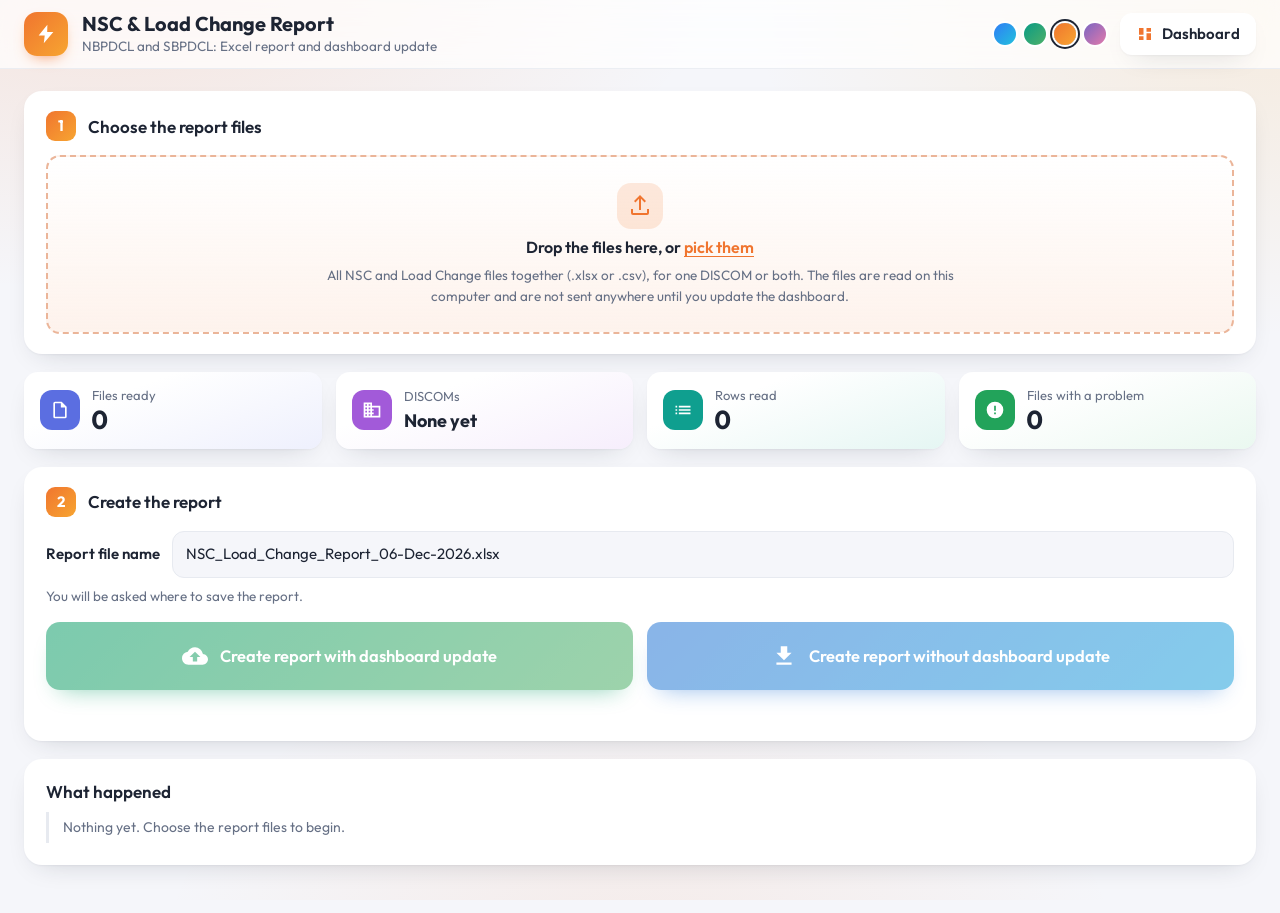
==== index.html @ 0c39668e "Add files via upload" ====
<!DOCTYPE html>
<html lang="en">
<head>
<meta charset="utf-8">
<meta name="viewport" content="width=device-width, initial-scale=1">
<title>NSC & Load Change Report</title>
<meta name="description" content="Make the NSC and Load Change Excel report for NBPDCL and SBPDCL and update the dashboard, in the browser.">
<link rel="icon" href="data:image/svg+xml,%3Csvg xmlns='http://www.w3.org/2000/svg' viewBox='0 0 24 24'%3E%3Crect width='24' height='24' rx='6' fill='%23f0752f'/%3E%3Cpath d='M13.5 3 5 13.6h6l-1 7.4 9-11.1h-6z' fill='%23fff'/%3E%3C/svg%3E">
<link rel="preconnect" href="https://fonts.googleapis.com">
<link rel="preconnect" href="https://fonts.gstatic.com" crossorigin>
<link href="https://fonts.googleapis.com/css2?family=Outfit:wght@400;500;600;700&display=swap" rel="stylesheet">
<link rel="stylesheet" href="css/style.css">
</head>
<body>
<header class="top">
  <div class="top-in">
    <div class="badge" aria-hidden="true"><svg viewBox="0 0 24 24"><path d="M13.5 2 4 13.6h6.6L9.6 22 20 9.9h-6.7L13.5 2z"/></svg></div>
    <div class="title">
      <h1>NSC &amp; Load Change Report</h1>
      <div class="sub" id="asOn">NBPDCL and SBPDCL: Excel report and dashboard update</div>
    </div>
    <div class="dots" role="group" aria-label="Colours">
      <button class="dot" data-theme="sky" title="Sky" aria-label="Sky colours"></button>
      <button class="dot" data-theme="mint" title="Mint" aria-label="Mint colours"></button>
      <button class="dot" data-theme="sunrise" title="Sunrise" aria-label="Sunrise colours"></button>
      <button class="dot" data-theme="lavender" title="Lavender" aria-label="Lavender colours"></button>
    </div>
    <a class="btn ghost dash-link" id="openDash" href="#" target="_blank" rel="noopener">
      <svg viewBox="0 0 24 24" aria-hidden="true"><path d="M4 13h6V4H4v9zm0 7h6v-5H4v5zm10 0h6v-9h-6v9zm0-16v5h6V4h-6z"/></svg>
      <span>Dashboard</span>
    </a>
  </div>
</header>

<main class="wrap">
  <section class="card step" aria-labelledby="s1">
    <div class="step-head">
      <span class="num">1</span>
      <h2 id="s1">Choose the report files</h2>
      <button class="link" id="clearBtn" hidden>Clear list</button>
    </div>
    <label class="drop" id="drop" for="fileInput">
      <input type="file" id="fileInput" accept=".xlsx,.xlsm,.csv" multiple>
      <span class="drop-icon" aria-hidden="true"><svg viewBox="0 0 24 24"><path d="M19 15v4H5v-4H3v4a2 2 0 0 0 2 2h14a2 2 0 0 0 2-2v-4h-2zM11 4.8V16h2V4.8l3.6 3.6L18 7l-6-6-6 6 1.4 1.4L11 4.8z"/></svg></span>
      <span class="drop-main">Drop the files here, or <u>pick them</u></span>
      <span class="drop-sub">All NSC and Load Change files together (.xlsx or .csv), for one DISCOM or both. The files are read on this computer and are not sent anywhere until you update the dashboard.</span>
    </label>
    <div class="table-box" id="fileBox" hidden>
      <table class="files">
        <thead><tr><th>File</th><th>DISCOM</th><th>Report</th><th class="r">Rows</th><th class="r">Registered</th><th class="r">Pending</th><th>Status</th><th aria-label="Remove"></th></tr></thead>
        <tbody id="fileRows"></tbody>
      </table>
    </div>
  </section>

  <section class="tiles" aria-label="Summary">
    <div class="tile t-a"><span class="ico"><svg viewBox="0 0 24 24"><path d="M14 2H6a2 2 0 0 0-2 2v16a2 2 0 0 0 2 2h12a2 2 0 0 0 2-2V8l-6-6zm4 18H6V4h7v5h5v11z"/></svg></span><div><div class="lab">Files ready</div><div class="val" id="tFiles">0</div></div></div>
    <div class="tile t-b"><span class="ico"><svg viewBox="0 0 24 24"><path d="M12 7V3H2v18h20V7H12zM6 19H4v-2h2v2zm0-4H4v-2h2v2zm0-4H4V9h2v2zm0-4H4V5h2v2zm4 12H8v-2h2v2zm0-4H8v-2h2v2zm0-4H8V9h2v2zm0-4H8V5h2v2zm10 12h-8v-2h2v-2h-2v-2h2v-2h-2V9h8v10z"/></svg></span><div><div class="lab">DISCOMs</div><div class="val sm" id="tDiscoms">None yet</div></div></div>
    <div class="tile t-c"><span class="ico"><svg viewBox="0 0 24 24"><path d="M3 13h2v-2H3v2zm0 4h2v-2H3v2zm0-8h2V7H3v2zm4 4h14v-2H7v2zm0 4h14v-2H7v2zM7 7v2h14V7H7z"/></svg></span><div><div class="lab">Rows read</div><div class="val" id="tRows">0</div></div></div>
    <div class="tile t-d"><span class="ico"><svg viewBox="0 0 24 24"><path d="M12 2a10 10 0 1 0 0 20 10 10 0 0 0 0-20zm1 15h-2v-2h2v2zm0-4h-2V7h2v6z"/></svg></span><div><div class="lab">Files with a problem</div><div class="val" id="tBad">0</div></div></div>
  </section>

  <section class="card step" aria-labelledby="s2">
    <div class="step-head"><span class="num">2</span><h2 id="s2">Create the report</h2></div>
    <div class="name-row">
      <label for="outName">Report file name</label>
      <input id="outName" type="text" spellcheck="false" autocomplete="off">
    </div>
    <p class="hint" id="saveHint"></p>
    <div class="actions">
      <button class="big go" id="withBtn">
        <svg viewBox="0 0 24 24" aria-hidden="true"><path d="M19.35 10.04A7.49 7.49 0 0 0 12 4C9.11 4 6.6 5.64 5.35 8.04A5.99 5.99 0 0 0 0 14c0 3.31 2.69 6 6 6h13c2.76 0 5-2.24 5-5 0-2.64-2.05-4.78-4.65-4.96zM14 13v4h-4v-4H7l5-5 5 5h-3z"/></svg>
        <span>Create report with dashboard update</span>
      </button>
      <button class="big plain" id="withoutBtn">
        <svg viewBox="0 0 24 24" aria-hidden="true"><path d="M19 9h-4V3H9v6H5l7 7 7-7zM5 18v2h14v-2H5z"/></svg>
        <span>Create report without dashboard update</span>
      </button>
    </div>
    <div class="progress" id="progress" hidden><span></span></div>
    <div class="status" id="status" role="status" aria-live="polite"></div>
  </section>

  <section class="card done" id="doneCard" hidden>
    <span class="done-ico" aria-hidden="true"><svg viewBox="0 0 24 24"><path d="M9 16.2 4.8 12l-1.4 1.4L9 19 21 7l-1.4-1.4L9 16.2z"/></svg></span>
    <div class="done-text"><h2 id="doneTitle">Done</h2><p id="doneSub"></p></div>
    <a class="btn grad" id="doneDash" href="#" target="_blank" rel="noopener" hidden>Open the dashboard</a>
    <button class="btn grad" id="tabSend" hidden>Send the update through a new tab</button>
  </section>

  <section class="card log-card" aria-labelledby="logTitle">
    <h2 id="logTitle">What happened</h2>
    <ol class="log" id="log"><li class="soft">Nothing yet. Choose the report files to begin.</li></ol>
  </section>
</main>

<div class="scrim" id="pwScrim" hidden>
  <form class="modal card" id="pwForm" role="dialog" aria-modal="true" aria-labelledby="pwTitle" autocomplete="off">
    <div class="badge" aria-hidden="true"><svg viewBox="0 0 24 24"><path d="M18 8h-1V6A5 5 0 0 0 7 6v2H6a2 2 0 0 0-2 2v10a2 2 0 0 0 2 2h12a2 2 0 0 0 2-2V10a2 2 0 0 0-2-2zm-6 9a2 2 0 1 1 0-4 2 2 0 0 1 0 4zm3.1-9H8.9V6a3.1 3.1 0 0 1 6.2 0v2z"/></svg></div>
    <h2 id="pwTitle">Type the upload password</h2>
    <p id="pwSub">It is used for this update only and is not kept anywhere.</p>
    <input id="pwInput" type="password" required autocomplete="new-password" aria-label="Upload password">
    <div class="modal-actions">
      <button type="button" class="link" id="pwCancel">Cancel</button>
      <button type="submit" class="btn grad">Update the dashboard</button>
    </div>
  </form>
</div>

<div class="scrim" id="mapScrim" hidden>
  <form class="modal card wide" id="mapForm" role="dialog" aria-modal="true" aria-labelledby="mapTitle">
    <div class="badge" aria-hidden="true"><svg viewBox="0 0 24 24"><path d="M10 18h4v-2h-4v2zM3 6v2h18V6H3zm3 7h12v-2H6v2z"/></svg></div>
    <h2 id="mapTitle">Match the headings</h2>
    <p id="mapSub"></p>
    <div class="map-kind" id="mapKindRow" hidden>
      <label for="mapKind">This file is</label>
      <select id="mapKind"><option value="">Choose</option><option value="nsc">an NSC pending report</option><option value="lc">a Load Change report</option></select>
    </div>
    <div class="map-list" id="mapList"></div>
    <p class="map-warn">Check the sample figure beside each choice. The figures are checked again after matching, but a wrong match between two stages cannot always be caught.</p>
    <div class="map-err" id="mapErr" hidden></div>
    <div class="modal-actions">
      <button type="button" class="link" id="mapCancel">Cancel</button>
      <button type="submit" class="btn grad">Use these headings</button>
    </div>
  </form>
</div>

<script src="js/vendor/xlsx.full.min.js"></script>
<script src="js/vendor/exceljs.min.js"></script>
<script src="js/engine.js"></script>
<script src="js/app.js"></script>
</body>
</html>
---- css/style.css ----
:root {
  --t1: #f0752f; --t2: #f7a531;
  --t1a: rgba(240,117,47,.16); --t2a: rgba(247,165,49,.14); --t1s: rgba(240,117,47,.09);
  --ink: #1d2433; --muted: #667085; --faint: #98a2b3; --line: #e7eaf0; --track: #eef0f5;
  --bg: #f5f6fa;
  --shadow: 0 1px 2px rgba(29,36,51,.04), 0 10px 28px -14px rgba(29,36,51,.22);
  --nb: #eb6834; --sb: #2a78d6;
  --ok: #1a8a4c; --okm: #22a35a; --okt: #eaf8f0;
  --warn: #9a6400; --warnm: #e3a21a; --warnt: #fff7e4;
  --bad: #b8352b; --badm: #df4b3f; --badt: #fff0ee;
}
* { box-sizing: border-box; }
html { -webkit-text-size-adjust: 100%; }
body {
  margin: 0; min-height: 100vh; color: var(--ink);
  font: 400 15px/1.5 "Outfit", "Segoe UI", system-ui, sans-serif;
  background:
    radial-gradient(900px 520px at 8% -8%, var(--t1a), transparent 70%),
    radial-gradient(760px 480px at 100% 0%, var(--t2a), transparent 70%),
    radial-gradient(700px 520px at 50% 110%, var(--t1s), transparent 70%),
    var(--bg);
  background-attachment: fixed;
}
svg { fill: currentColor; }
button, input { font: inherit; color: inherit; }
:focus-visible { outline: 3px solid var(--t1); outline-offset: 2px; border-radius: 8px; }

/* header */
.top { position: sticky; top: 0; z-index: 20; background: rgba(255,255,255,.72);
  backdrop-filter: blur(16px) saturate(1.4); -webkit-backdrop-filter: blur(16px) saturate(1.4);
  border-bottom: 1px solid rgba(231,234,240,.8); }
.top-in { max-width: 1360px; margin: 0 auto; padding: 12px 24px; display: flex; align-items: center; gap: 14px; flex-wrap: wrap; }
.badge { width: 44px; height: 44px; flex: none; border-radius: 13px; display: grid; place-items: center;
  background: linear-gradient(135deg, var(--t1), var(--t2)); box-shadow: 0 6px 16px -8px var(--t1); }
.badge svg { width: 22px; height: 22px; fill: #fff; }
.title { flex: 1 1 220px; min-width: 0; }
.title h1 { margin: 0; font-size: 20px; font-weight: 700; line-height: 1.2; }
.title .sub { color: var(--muted); font-size: 13.5px; }
.dots { display: flex; gap: 8px; }
.dot { width: 22px; height: 22px; border-radius: 50%; border: 0; cursor: pointer; padding: 0;
  box-shadow: 0 0 0 2px #fff; transition: transform .15s; }
.dot:hover { transform: scale(1.1); }
.dot[aria-pressed="true"] { box-shadow: 0 0 0 2px #fff, 0 0 0 4px var(--ink); }
.dot[data-theme=sky] { background: linear-gradient(135deg, #2f7df6, #22c1dc); }
.dot[data-theme=mint] { background: linear-gradient(135deg, #0a9b85, #4eb068); }
.dot[data-theme=sunrise] { background: linear-gradient(135deg, #f0752f, #f7a531); }
.dot[data-theme=lavender] { background: linear-gradient(135deg, #7a65c2, #e27aab); }

.btn { display: inline-flex; align-items: center; justify-content: center; gap: 8px; border: 0; border-radius: 12px;
  padding: 10px 16px; font-weight: 600; text-decoration: none; cursor: pointer; white-space: nowrap; }
.btn svg { width: 18px; height: 18px; }
.btn.grad { color: #fff; background: linear-gradient(135deg, var(--t1), var(--t2)); box-shadow: 0 8px 18px -10px var(--t1); }
.btn.ghost { color: var(--ink); background: #fff; box-shadow: var(--shadow); }
.btn.ghost svg { color: var(--t1); }
.link { border: 0; background: none; color: var(--muted); text-decoration: underline; cursor: pointer; padding: 4px; font-size: 14px; }
.link:hover { color: var(--ink); }

/* layout */
.wrap { max-width: 1360px; margin: 0 auto; padding: 22px 24px 48px; display: grid; gap: 18px; }
.card { background: #fff; border-radius: 18px; box-shadow: var(--shadow); padding: 20px 22px; min-width: 0; }
h2 { margin: 0; font-size: 17px; font-weight: 600; }
.step-head { display: flex; align-items: center; gap: 12px; margin-bottom: 14px; }
.step-head h2 { flex: 1; }
.num { width: 30px; height: 30px; flex: none; border-radius: 9px; display: grid; place-items: center; font-weight: 700; font-size: 15px;
  color: #fff; background: linear-gradient(135deg, var(--t1), var(--t2)); }

/* drop zone */
.drop { display: grid; justify-items: center; text-align: center; gap: 6px; padding: 26px 18px; border-radius: 14px; cursor: pointer;
  border: 2px dashed color-mix(in srgb, var(--t1) 45%, var(--line)); background: linear-gradient(180deg, #fff, var(--t1s));
  transition: background .15s, border-color .15s; }
.drop:hover, .drop.over { border-color: var(--t1); background: linear-gradient(180deg, #fff, var(--t1a)); }
.drop input { position: absolute; width: 1px; height: 1px; opacity: 0; pointer-events: none; }
.drop:focus-within { outline: 3px solid var(--t1); outline-offset: 2px; }
.drop-icon { width: 46px; height: 46px; border-radius: 14px; display: grid; place-items: center; background: var(--t1a); color: var(--t1); }
.drop-icon svg { width: 24px; height: 24px; }
.drop-main { font-weight: 600; font-size: 16px; }
.drop-main u { color: var(--t1); text-underline-offset: 3px; }
.drop-sub { color: var(--muted); font-size: 13.5px; max-width: 640px; }

/* file table */
.table-box { margin-top: 16px; overflow-x: auto; border: 1px solid var(--line); border-radius: 12px; }
.files { width: 100%; border-collapse: collapse; font-size: 14px; min-width: 760px; }
.files th { text-align: left; font-weight: 600; color: var(--muted); font-size: 12.5px; padding: 10px 12px; background: #fafbfd; border-bottom: 1px solid var(--line); }
.files td { padding: 10px 12px; border-bottom: 1px solid var(--line); vertical-align: top; }
.files tr:last-child td { border-bottom: 0; }
.files .r { text-align: right; font-variant-numeric: tabular-nums; }
.files .fname { max-width: 300px; overflow-wrap: anywhere; font-weight: 500; }
.chip { display: inline-block; padding: 2px 9px; border-radius: 99px; font-size: 12.5px; font-weight: 600; white-space: nowrap; }
.chip.nb { color: #fff; background: var(--nb); }
.chip.sb { color: #fff; background: var(--sb); }
.st { display: inline-flex; align-items: center; gap: 6px; font-weight: 600; font-size: 13px; padding: 2px 9px; border-radius: 99px; white-space: nowrap; }
.st::before { content: ""; width: 7px; height: 7px; border-radius: 50%; background: currentColor; }
.st.ok { color: var(--ok); background: var(--okt); }
.st.note { color: var(--warn); background: var(--warnt); }
.st.bad { color: var(--bad); background: var(--badt); }
.st.wait { color: var(--muted); background: var(--track); }
.why { color: var(--bad); font-size: 13px; margin-top: 4px; white-space: pre-line; max-width: 520px; }
.notes { color: var(--warn); font-size: 13px; margin: 4px 0 0; padding-left: 16px; max-width: 520px; }
.x { border: 0; background: none; color: var(--faint); cursor: pointer; padding: 2px 6px; border-radius: 8px; font-size: 18px; line-height: 1; }
.x:hover { color: var(--bad); background: var(--badt); }

/* tiles */
.tiles { display: grid; grid-template-columns: repeat(4, minmax(0, 1fr)); gap: 14px; }
.tile { display: flex; gap: 12px; align-items: center; padding: 14px 16px; border-radius: 14px; box-shadow: var(--shadow); min-width: 0; }
.tile .ico { width: 40px; height: 40px; flex: none; border-radius: 12px; display: grid; place-items: center; color: #fff; }
.tile .ico svg { width: 20px; height: 20px; }
.tile .lab { color: var(--muted); font-size: 13px; }
.tile .val { font-size: 26px; font-weight: 700; line-height: 1.15; font-variant-numeric: tabular-nums; overflow-wrap: anywhere; }
.tile .val.sm { font-size: 18px; line-height: 1.5; }
.t-a { background: linear-gradient(160deg, #fff 30%, #eef0fd); } .t-a .ico { background: #5b6ee1; }
.t-b { background: linear-gradient(160deg, #fff 30%, #f6eefc); } .t-b .ico { background: #a25ad9; }
.t-c { background: linear-gradient(160deg, #fff 30%, #e5f6f3); } .t-c .ico { background: #0f9f8f; }
.t-d { background: linear-gradient(160deg, #fff 30%, #fff0ee); } .t-d .ico { background: var(--badm); }
.t-d.clear { background: linear-gradient(160deg, #fff 30%, var(--okt)); } .t-d.clear .ico { background: var(--okm); }

/* step 2 */
.name-row { display: flex; align-items: center; gap: 12px; flex-wrap: wrap; }
.name-row label { font-weight: 600; }
.name-row input { flex: 1 1 320px; min-width: 0; padding: 11px 13px; border: 1px solid var(--line); border-radius: 12px; background: var(--bg); }
.name-row input:focus { outline: none; border-color: var(--t1); box-shadow: 0 0 0 3px var(--t1a); background: #fff; }
.hint { color: var(--muted); font-size: 13.5px; margin: 8px 0 16px; }
.actions { display: grid; grid-template-columns: repeat(2, minmax(0, 1fr)); gap: 14px; }
.big { display: flex; align-items: center; justify-content: center; gap: 12px; min-height: 68px; padding: 14px 18px; border: 0; border-radius: 14px;
  font-size: 16.5px; font-weight: 600; cursor: pointer; color: #fff; text-align: left; transition: transform .12s, box-shadow .12s, filter .12s; }
.big svg { width: 26px; height: 26px; flex: none; }
.big:hover:not([disabled]) { transform: translateY(-2px); filter: saturate(1.1); }
.big[disabled] { opacity: .55; cursor: not-allowed; }
.big.go { background: linear-gradient(135deg, #12a06c, #4eb068); box-shadow: 0 12px 24px -14px #12a06c; }
.big.plain { background: linear-gradient(135deg, #2a78d6, #22a3dc); box-shadow: 0 12px 24px -14px #2a78d6; }
.progress { height: 6px; border-radius: 99px; background: var(--track); overflow: hidden; margin-top: 16px; }
.progress span { display: block; height: 100%; width: 35%; border-radius: 99px; background: linear-gradient(90deg, var(--t1), var(--t2)); animation: slide 1.1s ease-in-out infinite; }
@keyframes slide { from { transform: translateX(-100%); } to { transform: translateX(300%); } }
.status { color: var(--muted); font-size: 14px; margin-top: 10px; min-height: 21px; }

/* result */
.done { display: flex; align-items: center; gap: 16px; flex-wrap: wrap; background: linear-gradient(160deg, #fff 40%, var(--okt)); border: 1px solid #cdeedb; }
.done.bad { background: linear-gradient(160deg, #fff 40%, var(--badt)); border-color: #f5d0cb; }
.done-ico { width: 44px; height: 44px; border-radius: 14px; display: grid; place-items: center; color: #fff; background: var(--okm); flex: none; }
.done.bad .done-ico { background: var(--badm); }
.done-ico svg { width: 24px; height: 24px; }
.done-text { flex: 1 1 260px; min-width: 0; }
.done-text p { margin: 2px 0 0; color: var(--muted); white-space: pre-line; overflow-wrap: anywhere; }

/* log */
.log-card h2 { margin-bottom: 8px; }
.log { list-style: none; margin: 0; padding: 0; font-size: 14px; max-height: 320px; overflow-y: auto; }
.log li { padding: 5px 0 5px 14px; border-left: 3px solid var(--line); margin-bottom: 2px; white-space: pre-line; overflow-wrap: anywhere; }
.log li.good { border-color: var(--okm); color: var(--ok); }
.log li.bad { border-color: var(--badm); color: var(--bad); }
.log li.soft { color: var(--muted); }

/* password */
.scrim { position: fixed; inset: 0; z-index: 50; display: grid; place-items: center; padding: 16px;
  background: rgba(29,36,51,.28); backdrop-filter: blur(6px); -webkit-backdrop-filter: blur(6px); }
.scrim[hidden] { display: none; }
.modal { width: 100%; max-width: 420px; padding: 24px; }
.modal h2 { margin-top: 14px; font-size: 19px; }
.modal p { color: var(--muted); margin: 4px 0 14px; font-size: 14px; }
.modal p.again { color: var(--bad); }
.modal input { width: 100%; padding: 12px 14px; border: 1px solid var(--line); border-radius: 12px; background: var(--bg); font-size: 16px; }
.modal input:focus { outline: none; border-color: var(--t1); box-shadow: 0 0 0 3px var(--t1a); background: #fff; }
.modal-actions { display: flex; justify-content: flex-end; align-items: center; gap: 10px; margin-top: 16px; }

.modal.wide { max-width: 620px; max-height: calc(100vh - 32px); overflow-y: auto; }
.map-kind, .map-row { display: grid; grid-template-columns: minmax(0, 0.9fr) minmax(0, 1.4fr); gap: 10px; align-items: center; }
.map-kind { margin-bottom: 12px; font-weight: 600; }
.map-list { display: grid; gap: 10px; }
.map-row label { font-weight: 600; font-size: 14px; }
.map-kind select, .map-row select { width: 100%; min-width: 0; padding: 10px 12px; border: 1px solid var(--line); border-radius: 12px; background: var(--bg); font: inherit; font-size: 14px; }
.map-kind select:focus, .map-row select:focus { outline: none; border-color: var(--t1); box-shadow: 0 0 0 3px var(--t1a); background: #fff; }
.map-warn { color: var(--warn) !important; background: var(--warnt); border-radius: 10px; padding: 8px 12px; font-size: 13px !important; margin: 14px 0 0 !important; }
.map-err { color: var(--bad); background: var(--badt); border-radius: 10px; padding: 8px 12px; font-size: 13.5px; margin-top: 10px; white-space: pre-line; }
.match-btn { margin-top: 8px; padding: 6px 12px; font-size: 13px; border-radius: 10px; }
@media (max-width: 640px) { .map-kind, .map-row { grid-template-columns: minmax(0, 1fr); gap: 4px; } }
[hidden] { display: none !important; }

@media (max-width: 900px) {
  .tiles { grid-template-columns: repeat(2, minmax(0, 1fr)); }
}
@media (max-width: 640px) {
  .top-in { padding: 10px 16px; gap: 10px; }
  .title h1 { font-size: 17px; }
  .title .sub { font-size: 12.5px; }
  .title { flex-basis: calc(100% - 120px); }
  .dash-link span { display: none; }
  .dash-link { padding: 10px; }
  .dots { order: 5; width: 100%; justify-content: flex-end; }
  .wrap { padding: 16px 16px 40px; gap: 14px; }
  .card { padding: 16px; }
  .actions { grid-template-columns: minmax(0, 1fr); }
  .tile .val { font-size: 22px; }
  .tile { padding: 12px; gap: 10px; }
  .tile .ico { width: 34px; height: 34px; }
}
@media (max-width: 640px) {
  .table-box { overflow: visible; }
  .files { min-width: 0; }
  .files thead { display: none; }
  .files tr { display: grid; grid-template-columns: repeat(3, minmax(0, 1fr)); gap: 8px 10px; padding: 12px 14px; border-bottom: 1px solid var(--line); position: relative; }
  .files tr:last-child { border-bottom: 0; }
  .files td { padding: 0; border: 0; min-width: 0; }
  .files td.fname { grid-column: 1 / -1; padding-right: 30px; max-width: none; }
  .files td.c-r { grid-column: 2 / -1; align-self: center; font-weight: 500; }
  .files td.c-d { align-self: center; }
  .files td.n { text-align: left; font-weight: 600; }
  .files td.n::before { content: attr(data-label); display: block; color: var(--muted); font-size: 12px; font-weight: 400; }
  .files tr.norep td.n, .files tr.norep td.c-d, .files tr.norep td.c-r { display: none; }
  .files td.c-s { grid-column: 1 / -1; }
  .files td:last-child { position: absolute; top: 8px; right: 6px; }
}
@media (prefers-reduced-motion: reduce) {
  * { transition: none !important; animation: none !important; }
}
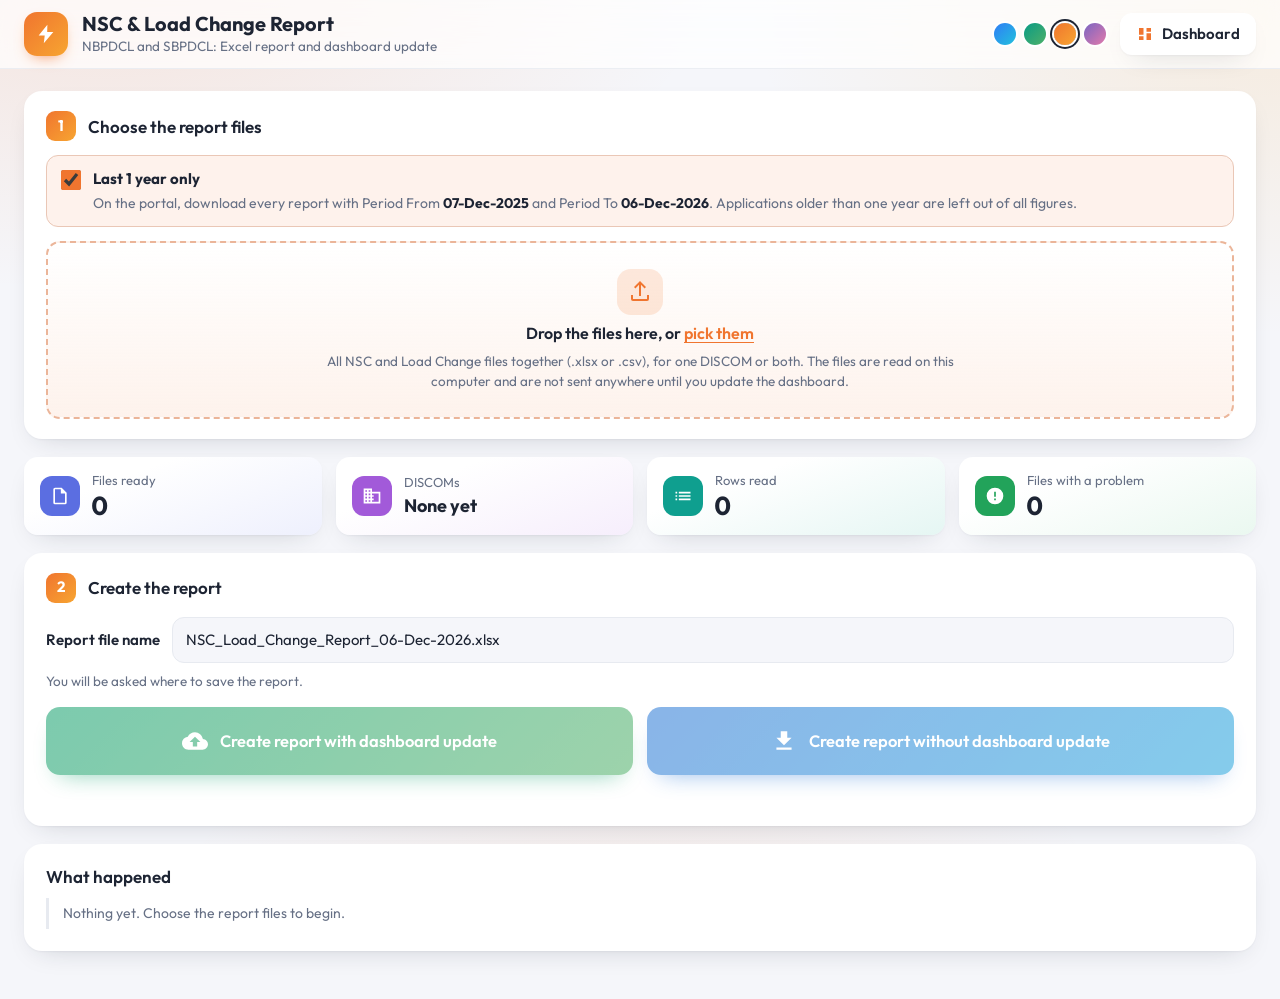
==== commit e1f3256f: "Last 1 year only: upload box ticked by default, period-aware dashboard The upload page shows the Per" ====
--- a/index.html
+++ b/index.html
@@ -25,7 +25,7 @@
       <button class="dot" data-theme="sunrise" title="Sunrise" aria-label="Sunrise colours"></button>
       <button class="dot" data-theme="lavender" title="Lavender" aria-label="Lavender colours"></button>
     </div>
-    <a class="btn ghost dash-link" id="openDash" href="#" target="_blank" rel="noopener">
+    <a class="btn ghost dash-link" id="openDash" href="dashboard.html">
       <svg viewBox="0 0 24 24" aria-hidden="true"><path d="M4 13h6V4H4v9zm0 7h6v-5H4v5zm10 0h6v-9h-6v9zm0-16v5h6V4h-6z"/></svg>
       <span>Dashboard</span>
     </a>
@@ -39,6 +39,10 @@
       <h2 id="s1">Choose the report files</h2>
       <button class="link" id="clearBtn" hidden>Clear list</button>
     </div>
+    <label class="yearbox">
+      <input type="checkbox" id="lastYear" checked>
+      <span class="yb-text"><b>Last 1 year only</b><span id="yearHint"></span></span>
+    </label>
     <label class="drop" id="drop" for="fileInput">
       <input type="file" id="fileInput" accept=".xlsx,.xlsm,.csv" multiple>
       <span class="drop-icon" aria-hidden="true"><svg viewBox="0 0 24 24"><path d="M19 15v4H5v-4H3v4a2 2 0 0 0 2 2h14a2 2 0 0 0 2-2v-4h-2zM11 4.8V16h2V4.8l3.6 3.6L18 7l-6-6-6 6 1.4 1.4L11 4.8z"/></svg></span>
--- a/css/style.css
+++ b/css/style.css
@@ -76,6 +76,15 @@
 .drop-main { font-weight: 600; font-size: 16px; }
 .drop-main u { color: var(--t1); text-underline-offset: 3px; }
 .drop-sub { color: var(--muted); font-size: 13.5px; max-width: 640px; }
+
+/* last 1 year */
+.yearbox { display: flex; gap: 12px; align-items: flex-start; padding: 12px 14px; margin-bottom: 14px; border-radius: 12px; cursor: pointer;
+  background: var(--t1s); border: 1px solid color-mix(in srgb, var(--t1) 30%, var(--line)); }
+.yearbox input { width: 20px; height: 20px; margin: 2px 0 0; accent-color: var(--t1); flex: none; cursor: pointer; }
+.yb-text { display: grid; gap: 2px; font-size: 14px; }
+.yb-text b { font-size: 15px; }
+.yb-text span { color: var(--muted); }
+.yb-text span strong { color: var(--ink); }
 
 /* file table */
 .table-box { margin-top: 16px; overflow-x: auto; border: 1px solid var(--line); border-radius: 12px; }
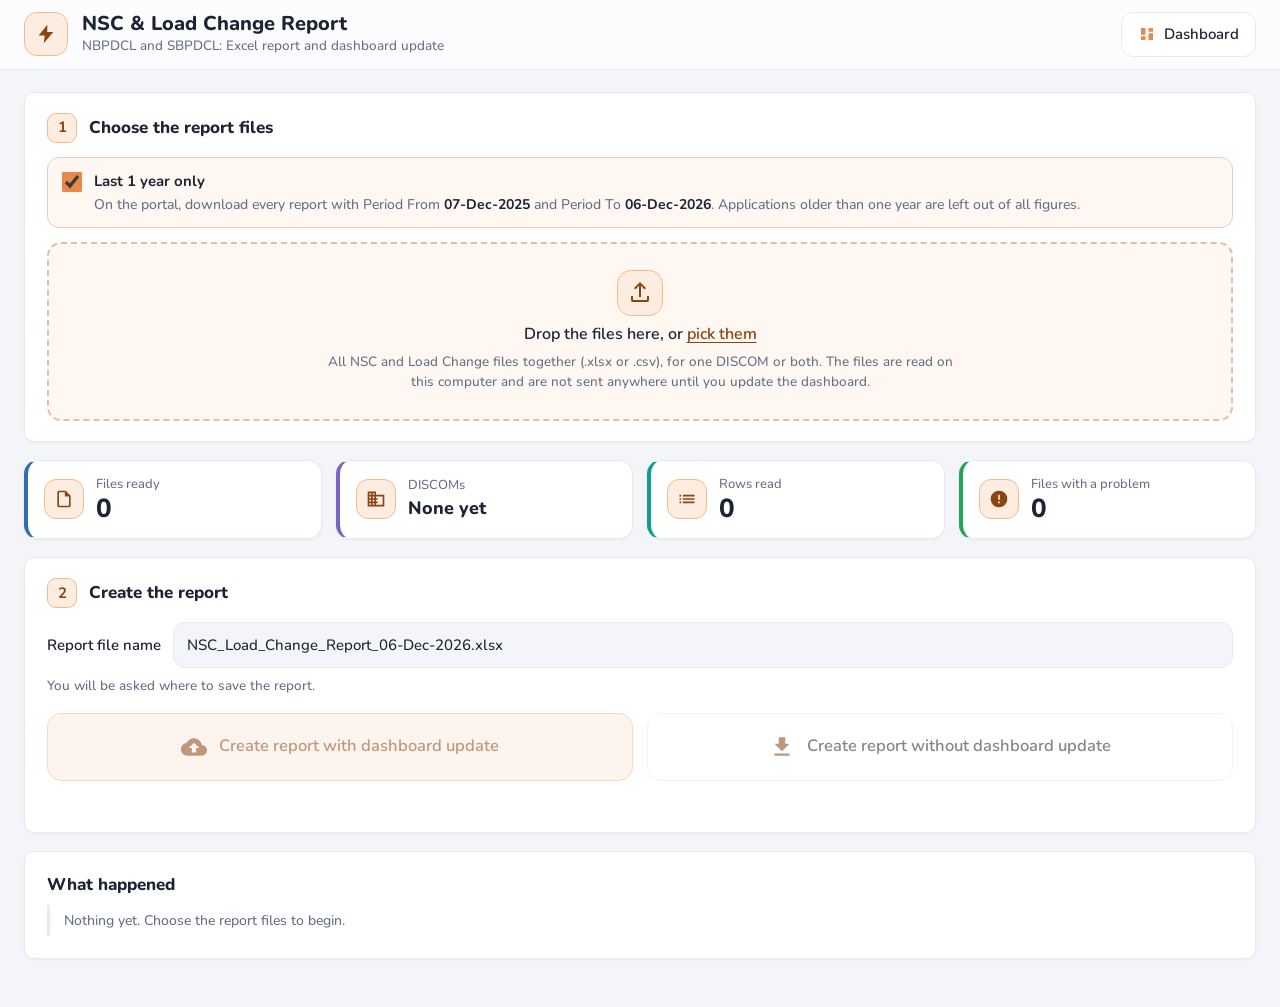
==== commit 6b601f52: "Restyle dashboard, PDFs and upload page to My Dashboard Style Nunito, colours follow the scope (Biha" ====
--- a/index.html
+++ b/index.html
@@ -5,10 +5,10 @@
 <meta name="viewport" content="width=device-width, initial-scale=1">
 <title>NSC & Load Change Report</title>
 <meta name="description" content="Make the NSC and Load Change Excel report for NBPDCL and SBPDCL and update the dashboard, in the browser.">
-<link rel="icon" href="data:image/svg+xml,%3Csvg xmlns='http://www.w3.org/2000/svg' viewBox='0 0 24 24'%3E%3Crect width='24' height='24' rx='6' fill='%23f0752f'/%3E%3Cpath d='M13.5 3 5 13.6h6l-1 7.4 9-11.1h-6z' fill='%23fff'/%3E%3C/svg%3E">
+<link rel="icon" href="data:image/svg+xml,%3Csvg xmlns='http://www.w3.org/2000/svg' viewBox='0 0 24 24'%3E%3Crect width='24' height='24' rx='6' fill='%23FDEDE0' stroke='%23F5B98C'/%3E%3Cpath d='M13.5 3 5 13.6h6l-1 7.4 9-11.1h-6z' fill='%238A4513'/%3E%3C/svg%3E">
 <link rel="preconnect" href="https://fonts.googleapis.com">
 <link rel="preconnect" href="https://fonts.gstatic.com" crossorigin>
-<link href="https://fonts.googleapis.com/css2?family=Outfit:wght@400;500;600;700&display=swap" rel="stylesheet">
+<link href="https://fonts.googleapis.com/css2?family=Nunito:wght@400;500;600;700;800&display=swap" rel="stylesheet">
 <link rel="stylesheet" href="css/style.css">
 </head>
 <body>
@@ -18,12 +18,6 @@
     <div class="title">
       <h1>NSC &amp; Load Change Report</h1>
       <div class="sub" id="asOn">NBPDCL and SBPDCL: Excel report and dashboard update</div>
-    </div>
-    <div class="dots" role="group" aria-label="Colours">
-      <button class="dot" data-theme="sky" title="Sky" aria-label="Sky colours"></button>
-      <button class="dot" data-theme="mint" title="Mint" aria-label="Mint colours"></button>
-      <button class="dot" data-theme="sunrise" title="Sunrise" aria-label="Sunrise colours"></button>
-      <button class="dot" data-theme="lavender" title="Lavender" aria-label="Lavender colours"></button>
     </div>
     <a class="btn ghost dash-link" id="openDash" href="dashboard.html">
       <svg viewBox="0 0 24 24" aria-hidden="true"><path d="M4 13h6V4H4v9zm0 7h6v-5H4v5zm10 0h6v-9h-6v9zm0-16v5h6V4h-6z"/></svg>
--- a/css/style.css
+++ b/css/style.css
@@ -1,9 +1,10 @@
 :root {
-  --t1: #f0752f; --t2: #f7a531;
-  --t1a: rgba(240,117,47,.16); --t2a: rgba(247,165,49,.14); --t1s: rgba(240,117,47,.09);
+  /* Bihar scope colours: light fill, dark writing of the same colour */
+  --t1: #E8894A; --t2: #F5B98C; --tl: #FDEDE0; --td: #8A4513;
+  --t1a: rgba(232,137,74,.16); --t2a: rgba(245,185,140,.18); --t1s: #fff8f2;
   --ink: #1d2433; --muted: #667085; --faint: #98a2b3; --line: #e7eaf0; --track: #eef0f5;
-  --bg: #f5f6fa;
-  --shadow: 0 1px 2px rgba(29,36,51,.04), 0 10px 28px -14px rgba(29,36,51,.22);
+  --bg: #f3f5f9;
+  --shadow: 0 1px 2px rgba(29,36,51,.05);
   --nb: #eb6834; --sb: #2a78d6;
   --ok: #1a8a4c; --okm: #22a35a; --okt: #eaf8f0;
   --warn: #9a6400; --warnm: #e3a21a; --warnt: #fff7e4;
@@ -12,14 +13,8 @@
 * { box-sizing: border-box; }
 html { -webkit-text-size-adjust: 100%; }
 body {
-  margin: 0; min-height: 100vh; color: var(--ink);
-  font: 400 15px/1.5 "Outfit", "Segoe UI", system-ui, sans-serif;
-  background:
-    radial-gradient(900px 520px at 8% -8%, var(--t1a), transparent 70%),
-    radial-gradient(760px 480px at 100% 0%, var(--t2a), transparent 70%),
-    radial-gradient(700px 520px at 50% 110%, var(--t1s), transparent 70%),
-    var(--bg);
-  background-attachment: fixed;
+  margin: 0; min-height: 100vh; color: var(--ink); background: var(--bg);
+  font: 500 15px/1.5 "Nunito", "Segoe UI", system-ui, sans-serif;
 }
 svg { fill: currentColor; }
 button, input { font: inherit; color: inherit; }
@@ -31,50 +26,42 @@
   border-bottom: 1px solid rgba(231,234,240,.8); }
 .top-in { max-width: 1360px; margin: 0 auto; padding: 12px 24px; display: flex; align-items: center; gap: 14px; flex-wrap: wrap; }
 .badge { width: 44px; height: 44px; flex: none; border-radius: 13px; display: grid; place-items: center;
-  background: linear-gradient(135deg, var(--t1), var(--t2)); box-shadow: 0 6px 16px -8px var(--t1); }
-.badge svg { width: 22px; height: 22px; fill: #fff; }
+  background: var(--tl); border: 1px solid var(--t2); color: var(--td); }
+.badge svg { width: 22px; height: 22px; fill: var(--td); }
 .title { flex: 1 1 220px; min-width: 0; }
-.title h1 { margin: 0; font-size: 20px; font-weight: 700; line-height: 1.2; }
+.title h1 { margin: 0; font-size: 20px; font-weight: 800; line-height: 1.2; }
 .title .sub { color: var(--muted); font-size: 13.5px; }
-.dots { display: flex; gap: 8px; }
-.dot { width: 22px; height: 22px; border-radius: 50%; border: 0; cursor: pointer; padding: 0;
-  box-shadow: 0 0 0 2px #fff; transition: transform .15s; }
-.dot:hover { transform: scale(1.1); }
-.dot[aria-pressed="true"] { box-shadow: 0 0 0 2px #fff, 0 0 0 4px var(--ink); }
-.dot[data-theme=sky] { background: linear-gradient(135deg, #2f7df6, #22c1dc); }
-.dot[data-theme=mint] { background: linear-gradient(135deg, #0a9b85, #4eb068); }
-.dot[data-theme=sunrise] { background: linear-gradient(135deg, #f0752f, #f7a531); }
-.dot[data-theme=lavender] { background: linear-gradient(135deg, #7a65c2, #e27aab); }
 
 .btn { display: inline-flex; align-items: center; justify-content: center; gap: 8px; border: 0; border-radius: 12px;
   padding: 10px 16px; font-weight: 600; text-decoration: none; cursor: pointer; white-space: nowrap; }
 .btn svg { width: 18px; height: 18px; }
-.btn.grad { color: #fff; background: linear-gradient(135deg, var(--t1), var(--t2)); box-shadow: 0 8px 18px -10px var(--t1); }
-.btn.ghost { color: var(--ink); background: #fff; box-shadow: var(--shadow); }
+.btn.grad { color: var(--td); background: var(--tl); border: 1px solid var(--t2); }
+.btn.ghost { color: var(--ink); background: #fff; border: 1px solid var(--line); }
+.btn.ghost svg { color: var(--td); }
 .btn.ghost svg { color: var(--t1); }
 .link { border: 0; background: none; color: var(--muted); text-decoration: underline; cursor: pointer; padding: 4px; font-size: 14px; }
 .link:hover { color: var(--ink); }
 
 /* layout */
 .wrap { max-width: 1360px; margin: 0 auto; padding: 22px 24px 48px; display: grid; gap: 18px; }
-.card { background: #fff; border-radius: 18px; box-shadow: var(--shadow); padding: 20px 22px; min-width: 0; }
-h2 { margin: 0; font-size: 17px; font-weight: 600; }
+.card { background: #fff; border-radius: 10px; border: 1px solid var(--line); box-shadow: var(--shadow); padding: 20px 22px; min-width: 0; }
+h2 { margin: 0; font-size: 17px; font-weight: 800; }
 .step-head { display: flex; align-items: center; gap: 12px; margin-bottom: 14px; }
 .step-head h2 { flex: 1; }
 .num { width: 30px; height: 30px; flex: none; border-radius: 9px; display: grid; place-items: center; font-weight: 700; font-size: 15px;
-  color: #fff; background: linear-gradient(135deg, var(--t1), var(--t2)); }
+  color: var(--td); background: var(--tl); border: 1px solid var(--t2); }
 
 /* drop zone */
 .drop { display: grid; justify-items: center; text-align: center; gap: 6px; padding: 26px 18px; border-radius: 14px; cursor: pointer;
-  border: 2px dashed color-mix(in srgb, var(--t1) 45%, var(--line)); background: linear-gradient(180deg, #fff, var(--t1s));
+  border: 2px dashed color-mix(in srgb, var(--t1) 45%, var(--line)); background: var(--t1s);
   transition: background .15s, border-color .15s; }
-.drop:hover, .drop.over { border-color: var(--t1); background: linear-gradient(180deg, #fff, var(--t1a)); }
+.drop:hover, .drop.over { border-color: var(--t1); background: var(--tl); }
 .drop input { position: absolute; width: 1px; height: 1px; opacity: 0; pointer-events: none; }
 .drop:focus-within { outline: 3px solid var(--t1); outline-offset: 2px; }
-.drop-icon { width: 46px; height: 46px; border-radius: 14px; display: grid; place-items: center; background: var(--t1a); color: var(--t1); }
+.drop-icon { width: 46px; height: 46px; border-radius: 14px; display: grid; place-items: center; background: var(--tl); color: var(--td); border: 1px solid var(--t2); }
 .drop-icon svg { width: 24px; height: 24px; }
 .drop-main { font-weight: 600; font-size: 16px; }
-.drop-main u { color: var(--t1); text-underline-offset: 3px; }
+.drop-main u { color: var(--td); text-underline-offset: 3px; }
 .drop-sub { color: var(--muted); font-size: 13.5px; max-width: 640px; }
 
 /* last 1 year */
@@ -95,8 +82,8 @@
 .files .r { text-align: right; font-variant-numeric: tabular-nums; }
 .files .fname { max-width: 300px; overflow-wrap: anywhere; font-weight: 500; }
 .chip { display: inline-block; padding: 2px 9px; border-radius: 99px; font-size: 12.5px; font-weight: 600; white-space: nowrap; }
-.chip.nb { color: #fff; background: var(--nb); }
-.chip.sb { color: #fff; background: var(--sb); }
+.chip.nb { color: var(--nb); background: #fdf0e9; border: 1px solid #f6c3a8; }
+.chip.sb { color: var(--sb); background: #edf4fc; border: 1px solid #b5d0f1; }
 .st { display: inline-flex; align-items: center; gap: 6px; font-weight: 600; font-size: 13px; padding: 2px 9px; border-radius: 99px; white-space: nowrap; }
 .st::before { content: ""; width: 7px; height: 7px; border-radius: 50%; background: currentColor; }
 .st.ok { color: var(--ok); background: var(--okt); }
@@ -111,16 +98,13 @@
 /* tiles */
 .tiles { display: grid; grid-template-columns: repeat(4, minmax(0, 1fr)); gap: 14px; }
 .tile { display: flex; gap: 12px; align-items: center; padding: 14px 16px; border-radius: 14px; box-shadow: var(--shadow); min-width: 0; }
-.tile .ico { width: 40px; height: 40px; flex: none; border-radius: 12px; display: grid; place-items: center; color: #fff; }
+.tile .ico { width: 40px; height: 40px; flex: none; border-radius: 12px; display: grid; place-items: center; color: var(--td); background: var(--tl) !important; border: 1px solid var(--t2); }
 .tile .ico svg { width: 20px; height: 20px; }
 .tile .lab { color: var(--muted); font-size: 13px; }
-.tile .val { font-size: 26px; font-weight: 700; line-height: 1.15; font-variant-numeric: tabular-nums; overflow-wrap: anywhere; }
+.tile .val { font-size: 26px; font-weight: 800; line-height: 1.15; font-variant-numeric: tabular-nums; overflow-wrap: anywhere; }
 .tile .val.sm { font-size: 18px; line-height: 1.5; }
-.t-a { background: linear-gradient(160deg, #fff 30%, #eef0fd); } .t-a .ico { background: #5b6ee1; }
-.t-b { background: linear-gradient(160deg, #fff 30%, #f6eefc); } .t-b .ico { background: #a25ad9; }
-.t-c { background: linear-gradient(160deg, #fff 30%, #e5f6f3); } .t-c .ico { background: #0f9f8f; }
-.t-d { background: linear-gradient(160deg, #fff 30%, #fff0ee); } .t-d .ico { background: var(--badm); }
-.t-d.clear { background: linear-gradient(160deg, #fff 30%, var(--okt)); } .t-d.clear .ico { background: var(--okm); }
+.tile { background: #fff; border: 1px solid var(--line); border-left: 4px solid var(--kc, var(--t1)); }
+.t-a { --kc: #2f6db5; } .t-b { --kc: #7a65c2; } .t-c { --kc: #0f9f8f; } .t-d { --kc: var(--badm); } .t-d.clear { --kc: var(--okm); }
 
 /* step 2 */
 .name-row { display: flex; align-items: center; gap: 12px; flex-wrap: wrap; }
@@ -130,22 +114,25 @@
 .hint { color: var(--muted); font-size: 13.5px; margin: 8px 0 16px; }
 .actions { display: grid; grid-template-columns: repeat(2, minmax(0, 1fr)); gap: 14px; }
 .big { display: flex; align-items: center; justify-content: center; gap: 12px; min-height: 68px; padding: 14px 18px; border: 0; border-radius: 14px;
-  font-size: 16.5px; font-weight: 600; cursor: pointer; color: #fff; text-align: left; transition: transform .12s, box-shadow .12s, filter .12s; }
+  font-size: 16.5px; font-weight: 600; cursor: pointer; text-align: left; transition: transform .12s, border-color .12s; }
 .big svg { width: 26px; height: 26px; flex: none; }
 .big:hover:not([disabled]) { transform: translateY(-2px); filter: saturate(1.1); }
 .big[disabled] { opacity: .55; cursor: not-allowed; }
-.big.go { background: linear-gradient(135deg, #12a06c, #4eb068); box-shadow: 0 12px 24px -14px #12a06c; }
-.big.plain { background: linear-gradient(135deg, #2a78d6, #22a3dc); box-shadow: 0 12px 24px -14px #2a78d6; }
+.big.go { color: var(--td); background: var(--tl); border: 1px solid var(--t2); }
+.big.go svg { color: var(--td); }
+.big.plain { color: var(--ink); background: #fff; border: 1px solid var(--line); }
+.big.plain svg { color: var(--td); }
+.big:hover:not([disabled]) { border-color: var(--t1); }
 .progress { height: 6px; border-radius: 99px; background: var(--track); overflow: hidden; margin-top: 16px; }
 .progress span { display: block; height: 100%; width: 35%; border-radius: 99px; background: linear-gradient(90deg, var(--t1), var(--t2)); animation: slide 1.1s ease-in-out infinite; }
 @keyframes slide { from { transform: translateX(-100%); } to { transform: translateX(300%); } }
 .status { color: var(--muted); font-size: 14px; margin-top: 10px; min-height: 21px; }
 
 /* result */
-.done { display: flex; align-items: center; gap: 16px; flex-wrap: wrap; background: linear-gradient(160deg, #fff 40%, var(--okt)); border: 1px solid #cdeedb; }
-.done.bad { background: linear-gradient(160deg, #fff 40%, var(--badt)); border-color: #f5d0cb; }
-.done-ico { width: 44px; height: 44px; border-radius: 14px; display: grid; place-items: center; color: #fff; background: var(--okm); flex: none; }
-.done.bad .done-ico { background: var(--badm); }
+.done { display: flex; align-items: center; gap: 16px; flex-wrap: wrap; background: var(--okt); border: 1px solid #cdeedb; }
+.done.bad { background: var(--badt); border-color: #f5d0cb; }
+.done-ico { width: 44px; height: 44px; border-radius: 14px; display: grid; place-items: center; color: var(--ok); background: #fff; border: 1px solid #bfe6cf; flex: none; }
+.done.bad .done-ico { color: var(--bad); border-color: #f2c5bf; }
 .done-ico svg { width: 24px; height: 24px; }
 .done-text { flex: 1 1 260px; min-width: 0; }
 .done-text p { margin: 2px 0 0; color: var(--muted); white-space: pre-line; overflow-wrap: anywhere; }
@@ -193,7 +180,6 @@
   .title { flex-basis: calc(100% - 120px); }
   .dash-link span { display: none; }
   .dash-link { padding: 10px; }
-  .dots { order: 5; width: 100%; justify-content: flex-end; }
   .wrap { padding: 16px 16px 40px; gap: 14px; }
   .card { padding: 16px; }
   .actions { grid-template-columns: minmax(0, 1fr); }
